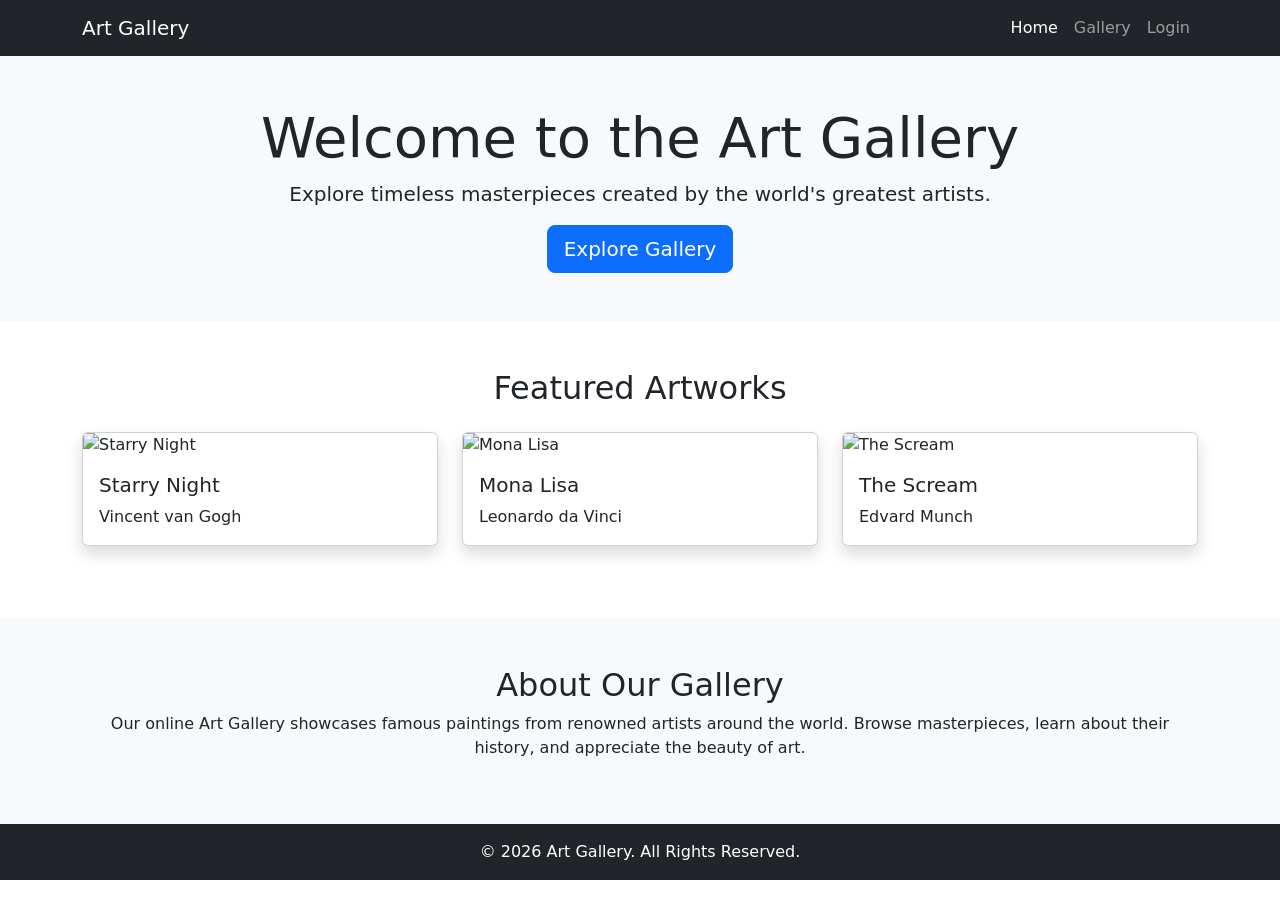
==== index.html @ 1103fb90 "Add files via upload" ====
<!DOCTYPE html>
<html lang="en">
<head>
    <meta charset="UTF-8">
    <meta name="viewport" content="width=device-width, initial-scale=1.0">
    <title>Art Gallery</title>

    <!-- Bootstrap CSS -->
    <link href="https://cdn.jsdelivr.net/npm/bootstrap@5.3.3/dist/css/bootstrap.min.css" rel="stylesheet">
</head>

<body>

<!-- Navbar -->
<nav class="navbar navbar-expand-lg navbar-dark bg-dark">
    <div class="container">
        <a class="navbar-brand" href="#">Art Gallery</a>

        <button class="navbar-toggler" type="button" data-bs-toggle="collapse" data-bs-target="#navbarNav">
            <span class="navbar-toggler-icon"></span>
        </button>

        <div class="collapse navbar-collapse" id="navbarNav">
            <ul class="navbar-nav ms-auto">
                <li class="nav-item">
                    <a class="nav-link active" href="index.html">Home</a>
                </li>
                <li class="nav-item">
                    <a class="nav-link" href="gallery.html">Gallery</a>
                </li>
                <li class="nav-item">
                    <a class="nav-link" href="login.html">Login</a>
                </li>
            </ul>
        </div>
    </div>
</nav>

<!-- Hero Section -->
<section class="bg-light text-center py-5">
    <div class="container">
        <h1 class="display-4">Welcome to the Art Gallery</h1>
        <p class="lead">
            Explore timeless masterpieces created by the world's greatest artists.
        </p>
        <a href="gallery.html" class="btn btn-primary btn-lg">Explore Gallery</a>
    </div>
</section>

<!-- Featured Artworks -->
<div class="container my-5">
    <h2 class="text-center mb-4">Featured Artworks</h2>

    <div class="row">

        <div class="col-md-4 mb-4">
            <div class="card shadow">
                <img src="images/starry-night.jpg" class="card-img-top" alt="Starry Night">
                <div class="card-body">
                    <h5 class="card-title">Starry Night</h5>
                    <p class="card-text">Vincent van Gogh</p>
                </div>
            </div>
        </div>

        <div class="col-md-4 mb-4">
            <div class="card shadow">
                <img src="images/mona-lisa.jpg" class="card-img-top" alt="Mona Lisa">
                <div class="card-body">
                    <h5 class="card-title">Mona Lisa</h5>
                    <p class="card-text">Leonardo da Vinci</p>
                </div>
            </div>
        </div>

        <div class="col-md-4 mb-4">
            <div class="card shadow">
                <img src="images/the-scream.jpg" class="card-img-top" alt="The Scream">
                <div class="card-body">
                    <h5 class="card-title">The Scream</h5>
                    <p class="card-text">Edvard Munch</p>
                </div>
            </div>
        </div>

    </div>
</div>

<!-- About -->
<section class="bg-light py-5">
    <div class="container text-center">
        <h2>About Our Gallery</h2>
        <p>
            Our online Art Gallery showcases famous paintings from renowned artists
            around the world. Browse masterpieces, learn about their history,
            and appreciate the beauty of art.
        </p>
    </div>
</section>

<!-- Footer -->
<footer class="bg-dark text-white text-center p-3">
    <p class="mb-0">&copy; 2026 Art Gallery. All Rights Reserved.</p>
</footer>

<!-- Bootstrap JS -->
<script src="https://cdn.jsdelivr.net/npm/bootstrap@5.3.3/dist/js/bootstrap.bundle.min.js"></script>

</body>
</html>
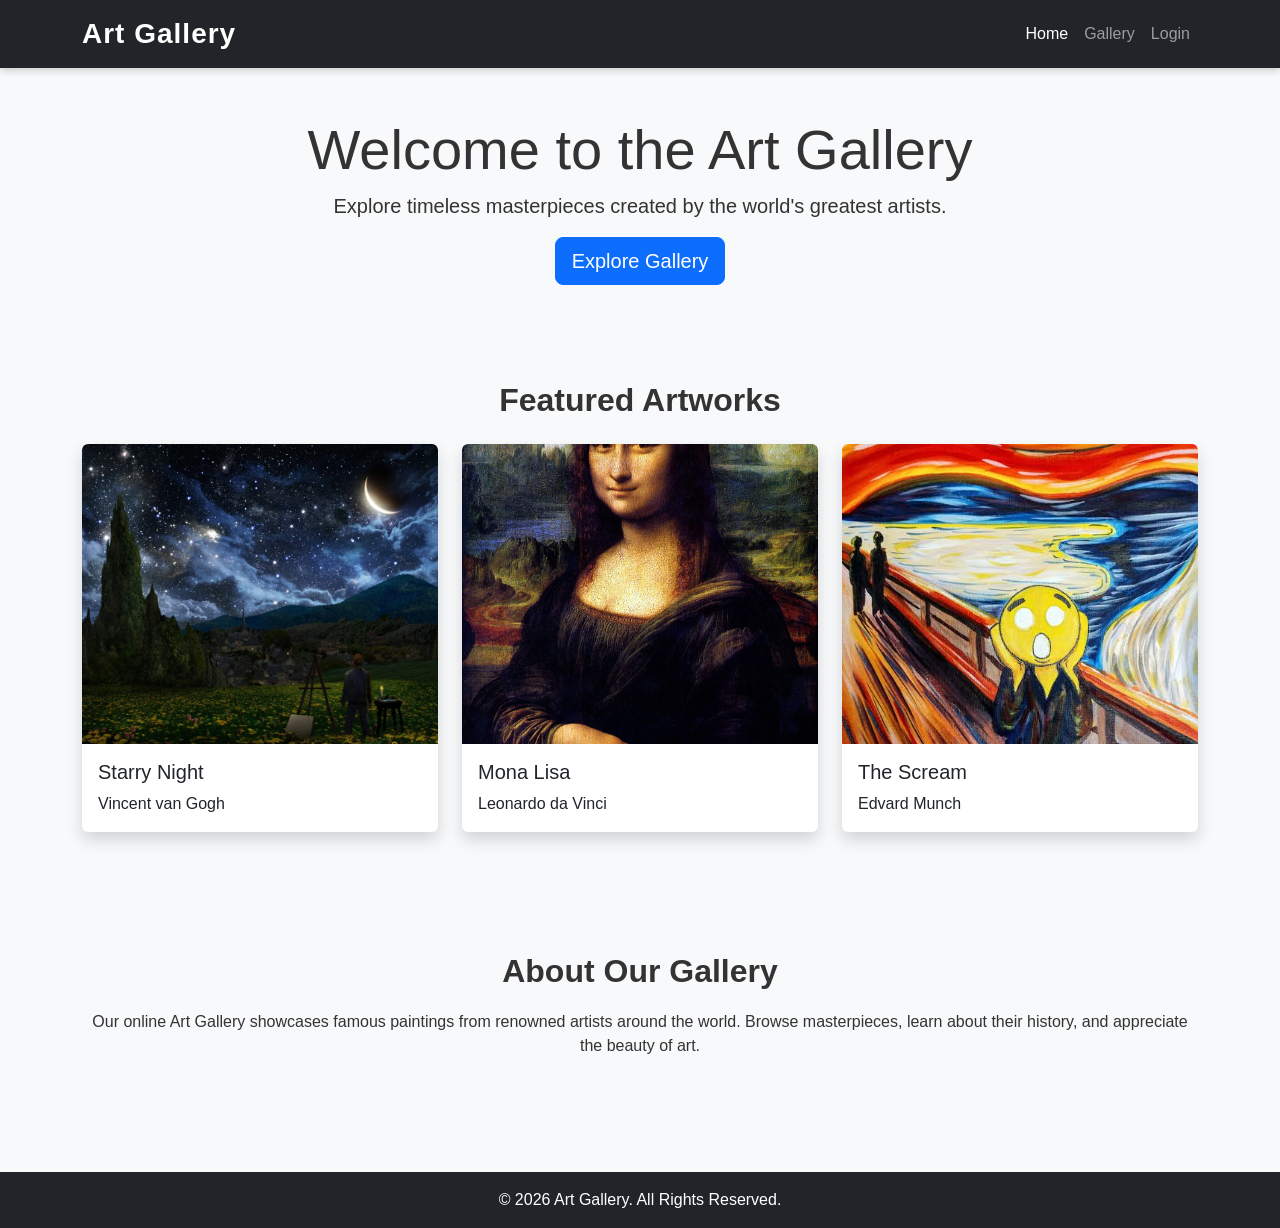
==== commit cc9c475e: "Include custom stylesheet in index.html Added a link to an external stylesheet for custom styles." ====
--- a/index.html
+++ b/index.html
@@ -7,6 +7,7 @@
 
     <!-- Bootstrap CSS -->
     <link href="https://cdn.jsdelivr.net/npm/bootstrap@5.3.3/dist/css/bootstrap.min.css" rel="stylesheet">
+    <link rel="stylesheet" href="style.css">
 </head>
 
 <body>
@@ -55,7 +56,7 @@
 
         <div class="col-md-4 mb-4">
             <div class="card shadow">
-                <img src="images/starry-night.jpg" class="card-img-top" alt="Starry Night">
+                <img src="starry-night.jpg" class="card-img-top" alt="Starry Night">
                 <div class="card-body">
                     <h5 class="card-title">Starry Night</h5>
                     <p class="card-text">Vincent van Gogh</p>
@@ -65,7 +66,7 @@
 
         <div class="col-md-4 mb-4">
             <div class="card shadow">
-                <img src="images/mona-lisa.jpg" class="card-img-top" alt="Mona Lisa">
+                <img src="mona-lisa.jpg" class="card-img-top" alt="Mona Lisa">
                 <div class="card-body">
                     <h5 class="card-title">Mona Lisa</h5>
                     <p class="card-text">Leonardo da Vinci</p>
@@ -75,7 +76,7 @@
 
         <div class="col-md-4 mb-4">
             <div class="card shadow">
-                <img src="images/the-scream.jpg" class="card-img-top" alt="The Scream">
+                <img src="the-scream.jpg" class="card-img-top" alt="The Scream">
                 <div class="card-body">
                     <h5 class="card-title">The Scream</h5>
                     <p class="card-text">Edvard Munch</p>
@@ -107,4 +108,4 @@
 <script src="https://cdn.jsdelivr.net/npm/bootstrap@5.3.3/dist/js/bootstrap.bundle.min.js"></script>
 
 </body>
-</html>+</html>
--- a/style.css
+++ b/style.css
@@ -0,0 +1,149 @@
+/* Google Font */
+@import url('https://fonts.googleapis.com/css2?family=Poppins:wght@300;400;500;600;700&display=swap');
+
+*{
+    margin:0;
+    padding:0;
+    box-sizing:border-box;
+    font-family:'Poppins',sans-serif;
+}
+
+body{
+    background:#f8f9fa;
+    color:#333;
+}
+
+/* Navbar */
+.navbar{
+    box-shadow:0 2px 8px rgba(0,0,0,0.2);
+}
+
+.navbar-brand{
+    font-size:28px;
+    font-weight:bold;
+    letter-spacing:1px;
+}
+
+/* Hero Section */
+.hero{
+    background:linear-gradient(rgba(0,0,0,0.6),rgba(0,0,0,0.6)),
+    url("../images/banner.jpg");
+    background-size:cover;
+    background-position:center;
+    color:white;
+    height:80vh;
+    display:flex;
+    justify-content:center;
+    align-items:center;
+    text-align:center;
+}
+
+.hero h1{
+    font-size:55px;
+    font-weight:bold;
+}
+
+.hero p{
+    font-size:20px;
+}
+
+/* Buttons */
+.btn{
+    transition:0.3s;
+}
+
+.btn:hover{
+    transform:scale(1.05);
+}
+
+/* Cards */
+.card{
+    border:none;
+    overflow:hidden;
+    transition:0.4s;
+}
+
+.card:hover{
+    transform:translateY(-10px);
+    box-shadow:0 10px 25px rgba(0,0,0,0.25);
+}
+
+.card img{
+    height:300px;
+    object-fit:cover;
+    transition:0.4s;
+}
+
+.card:hover img{
+    transform:scale(1.08);
+}
+
+/* Artwork Images */
+.art-image{
+    border-radius:12px;
+    box-shadow:0 8px 20px rgba(0,0,0,0.2);
+}
+
+/* About Section */
+.about{
+    background:white;
+    padding:60px 0;
+}
+
+/* Footer */
+footer{
+    background:#212529;
+    color:white;
+    text-align:center;
+    padding:15px;
+    margin-top:50px;
+}
+
+/* Login & Signup */
+.login-card,
+.signup-card{
+    border-radius:15px;
+    transition:0.4s;
+}
+
+.login-card:hover,
+.signup-card:hover{
+    transform:scale(1.02);
+}
+
+/* Form Inputs */
+.form-control{
+    border-radius:10px;
+}
+
+.form-control:focus{
+    border-color:#0d6efd;
+    box-shadow:0 0 8px rgba(13,110,253,.3);
+}
+
+/* Section Titles */
+h2{
+    font-weight:600;
+    margin-bottom:20px;
+}
+
+/* Responsive */
+@media(max-width:768px){
+
+.hero{
+    height:60vh;
+}
+
+.hero h1{
+    font-size:35px;
+}
+
+.hero p{
+    font-size:16px;
+}
+
+.card img{
+    height:220px;
+}
+
+}
